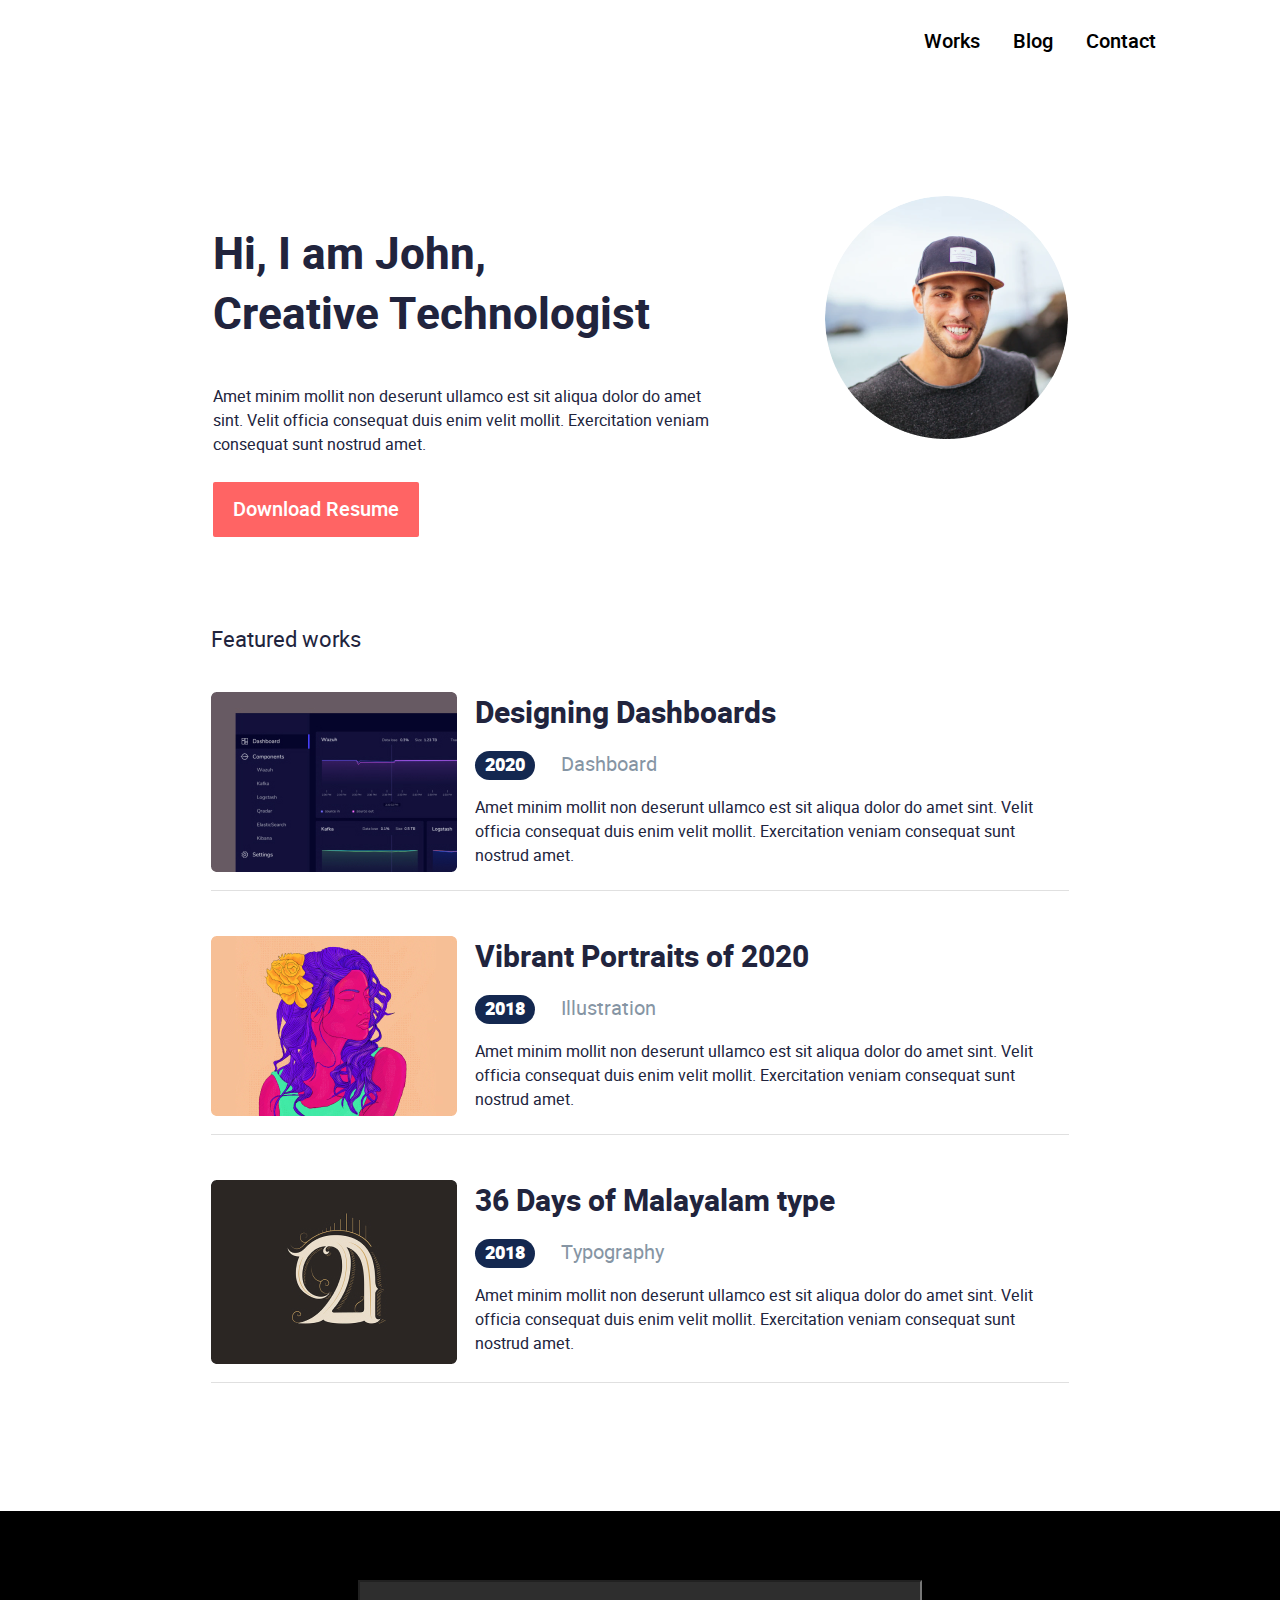
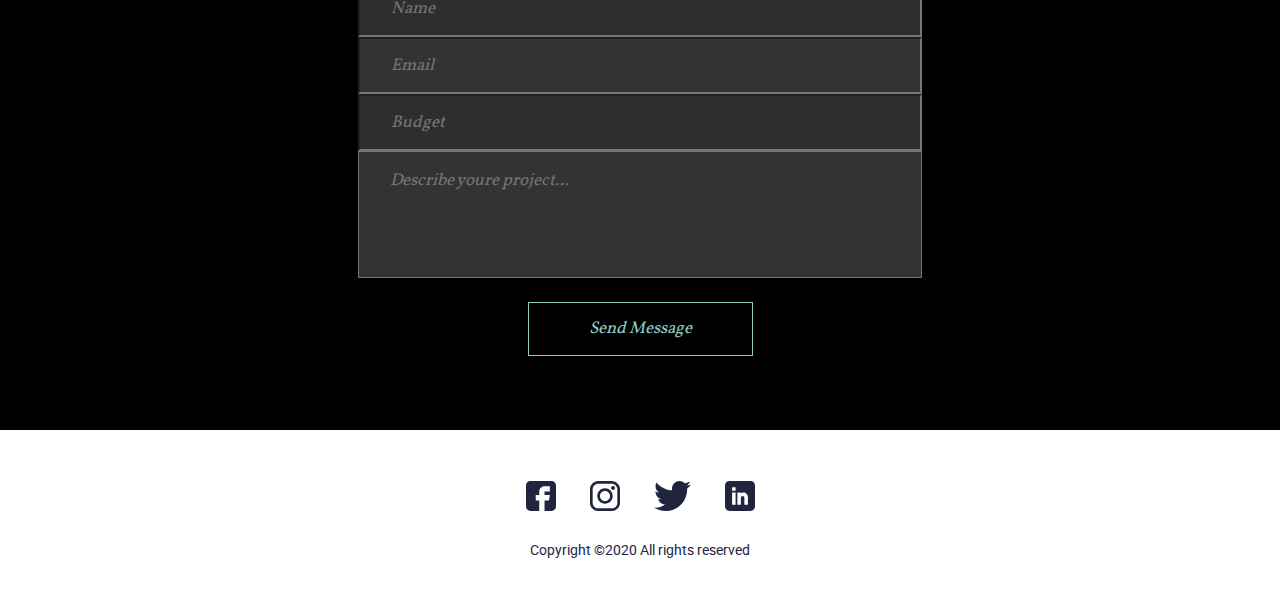
==== index.html @ d2835dd4 "create project" ====
<!DOCTYPE html>
<html lang="en">
<head>
    <meta charset="UTF-8">
    <meta http-equiv="X-UA-Compatible" content="IE=edge">
    <meta name="viewport" content="width=device-width, initial-scale=1.0">
    <title>John</title>
    <link rel="stylesheet" href="css/reset.css">
    <link rel="stylesheet" href="css/normalize.css">
    <link rel="stylesheet" href="css/style.css">
</head>
<body>
  <header>
    <div class="container d_flex justify_end" >
        <nav>
            <ul>
                <li>
                    <a href="#">Works</a>
                </li>
                <li>
                    <a href="blog.html">Blog</a>
                </li>
                <li>
                    <a href="#">Contact</a>
                </li>
            </ul>
        </nav>
    </div>
  </header>  
  <main>
    <section class="main_banner" >
        <div class="d_flex justify_between align_start container">
            <article>
            <h1>
                Hi, I am John, <br> Creative Technologist
            </h1>
                <p class="p_section">
                        Amet minim mollit non deserunt ullamco est sit aliqua dolor do amet sint. Velit officia consequat duis enim velit mollit. Exercitation veniam consequat sunt nostrud amet.
                </p>
                <a href="#" class="button_download" >Download Resume</a>
                </article>
                <div class="container_img" >
                <img src="images/Ellipse1.png" alt="img">
                </div>
        </div>
    </section>
    <section class="section_featured">
            <div class="container_zone">
                <div>
                    <div class="container_featured">
                        <h2>Featured works</h2>
                    </div>
                    <div class="container_border">
                        <a href="#"><img src="images/Rectangle.jpg" alt="Rectangle"></a>
            <div class="container_deskription">
                <a href="#" class="a_title">Designing Dashboards</a>
            <div class="container_span">
                    <span class="span_date">2020</span>Dashboard</div>
                    <div class="container_text">Amet minim mollit non deserunt ullamco est sit aliqua dolor do amet sint. Velit officia consequat duis enim velit mollit. Exercitation veniam consequat sunt nostrud amet.</div>
                    </div>
                </div>
            </div>
            <div class="container_border">
                <a href="#"><img src="images/Rectangl.jpg" alt="Rectangl"></a>
            <div class="container_deskription">
                <a href="#" class="a_title">Vibrant Portraits of 2020</a>
                <div class="container_span">
                    <span class="span_date">2018</span>Illustration</div>
                    <div class="container_text">Amet minim mollit non deserunt ullamco est sit aliqua dolor do amet sint. Velit officia consequat duis enim velit mollit. Exercitation veniam consequat sunt nostrud amet.</div>
                    </div>
            </div>
            <div class="container_border">
                <a href="#"><img src="images/Rectanglee.jpg" alt="Rectanglee"></a>
            <div class="container_deskription">
                <a href="#" class="a_title">36 Days of Malayalam type</a>
            <div class="container_span">
                    <span class="span_date">2018</span>Typography </div>
    <div class="container_text">Amet minim mollit non deserunt ullamco est sit aliqua dolor do amet sint. Velit officia consequat duis enim velit mollit. Exercitation veniam consequat sunt nostrud amet.</div>
    </div>
</div>
</div>
</div>
</div>
    </section>
    <section class="section_form">
        <form action="#" method="post">
<div class="container_form">
<div> 
  <label for="Name"></label>
<input  placeholder="Name" class="placeholder_name" type="text" id="Name"/>
</div>
<div> 
    <label for="Email" ></label>
<input  placeholder="Email" class="placeholder_email" type="email " id="Email"/>
</div>
<div> 
    <label for="Budget"></label>
<input  placeholder="Budget" class="placeholder_budget" type="number" id="Budget"/>
 </div>
 <div> 
 <textarea  placeholder="Describe youre project..." class="placeholder_describe" >
</textarea>
</div>
<div class="container_buttom">
    <button class="button_send">Send Message</button>
</div>
        </form>
    </section>
  </main>
  <footer>
    <div>
        <ul>
                    <li>
                        <a href="#" target="_blank" title="Facebook"><img src="images/fb.svg" alt="Facebook"></a>   
                    </li>
                    <li>
                        <a href="#"  target="_blank" title="Instagram"><img src="images/insta.svg" alt="Instagram"></a>
                    </li>
                    <li>
                        <a href="#" target="_blank" title="Twitter"><img src="images/twitter.svg" alt="Twitter"></a>
                    </li>
                    <li>
                        <a href="#" target="_blank" title="Linkedin"><img src="images/Linkedin.svg" alt="Linkedin"></a>
                    </li>
        </ul>
        <p>
                        Copyright ©2020 All rights reserved
            </p>
    </div>
  </footer>
</body>
</html>
---- css/style.css ----
@font-face {
    font-family: 'heebomedium';
    src: url(../fonts/heebo-medium-webfont.eot);
    src: url(../fonts/heebo-medium-webfont.eot?#iefix) format('embedded-opentype'),
         url(../fonts/heebo-medium-webfont.woff2) format('woff2'),
         url(../fonts/heebo-medium-webfont.woff) format('woff'),
         url(../fonts/heebo-medium-webfont.ttf) format('truetype'),
         url(../fonts/heebo-medium-webfont.svg#heebomedium) format('svg');
    font-weight: normal;
    font-style: normal;

}
@font-face {
    font-family: 'heebobold';
    src: url(../fonts/heebo-bold-webfont.eot);
    src: url(../fonts/heebo-bold-webfont.eot?#iefix) format('embedded-opentype'),
         url(../fonts/heebo-bold-webfont.woff2) format('woff2'),
         url(../fonts/heebo-bold-webfont.woff) format('woff'),
         url(../fonts/heebo-bold-webfont.ttf) format('truetype'),
         url(../fonts/heebo-bold-webfont.svg#heebobold) format('svg');
    font-weight: normal;
    font-style: normal;

}
@font-face {
    font-family: 'heeboregular';
    src: url(../fonts/heebo-regular-webfont.eot);
    src: url(../fonts/heebo-regular-webfont.eot?#iefix) format('embedded-opentype'),
         url(../fonts/heebo-regular-webfont.woff2) format('woff2'),
         url(../fonts/heebo-regular-webfont.woff) format('woff'),
         url(../fonts/heebo-regular-webfont.ttf) format('truetype'),
         url(../fonts/heebo-regular-webfont.svg#heeboregular) format('svg');
    font-weight: normal;
    font-style: normal;

}
@font-face {
    font-family: 'vollkornregular';
    src: url(../fonts/vollkorn-regular-webfont.eot);
    src: url(../fonts/vollkorn-regular-webfont.eot?#iefix) format('embedded-opentype'),
         url(../fonts/vollkorn-regular-webfont.woff2) format('woff2'),
         url(../fonts/vollkorn-regular-webfont.woff) format('woff'),
         url(../fonts/vollkorn-regular-webfont.ttf) format('truetype'),
         url(../fonts/vollkorn-regular-webfont.svg#vollkornregular) format('svg');
    font-weight: normal;
    font-style: normal;

}
@font-face {
    font-family: 'heeboblack';
    src: url(../fonts/heebo-black-webfont.eot);
    src: url(../fonts/heebo-black-webfont.eot?#iefix) format('embedded-opentype'),
         url(../fonts/heebo-black-webfont.woff2) format('woff2'),
         url(../fonts/heebo-black-webfont.woff) format('woff'),
         url(..fonts/heebo-black-webfont.ttf) format('truetype'),
         url(..fonts/heebo-black-webfont.svg#heeboblack) format('svg');
    font-weight: normal;
    font-style: normal;

}

*{
    padding: 0;
    margin: 0;
}
header {
    padding-top: 27px
}
.container {
    max-width: 1032px;
    margin: auto;     
}
.d_flex{
    display: flex;
}
.justify_end{
    justify-content: flex-end
}
.justify_between {
    justify-content: space-between    
}
.align_start {
    align-items: flex-start
}
header nav ul{
    display: flex;
    list-style: none
}
header nav ul li {
    margin-left: 33px;
    transition: 0.5s;
}
header nav li a {
    font-family: 'heebomedium';
    font-style: normal;
    font-size: 20px;
    line-height: 29px;
    text-align: right;
    color: #000000;
    text-decoration: none;
}
.main_banner{
    padding-top: 140px;
    padding-bottom: 71px
}
.main_banner .container{
    max-width: 855px 
}
header nav ul li:hover{
    transform: rotate(360deg);
}
main .main_banner h1 {
    font-family: 'heebobold';
    font-style: normal;
    font-size: 44px;
    line-height: 60px;
    color: #21243D;
    margin-bottom: 40px;
}
.p_section {
    max-width: 498px;
    font-family: 'heeboregular';
    font-style: normal;
    font-size: 16px;
    line-height: 24px;
    color: #21243D;
    margin-bottom: 38px;  
}
.button_download{
    background: #FF6464;
    border-radius: 2px;
    padding: 13px 20px;
    font-family: 'heebomedium';
    font-style: normal;
    font-size: 20px;
    line-height: 29px;
    color: #FFFFFF;
    text-decoration: none; 
}
.container_img {
    max-width: 243px;
    border-radius: 50%;
    overflow: hidden;  
}
.main_banner .container_img{
    width: 100%; display: block;
}
.section_form{
    padding-top:69px;
    padding-bottom: 37px;
    background: #000000;
}
.container_form{
    max-width: 564px;margin: auto; 
}
.section_form .container_form label{
    display: block;
}
.placeholder_name{
    width: 100%;
    height: 57px;
    padding: 18px 31px;
    font-family: 'vollkornregular';
    font-style: italic;
    font-size: 17px;
    line-height: 22px;
    text-align: left;
    background-color:rgba(255, 255, 255, 0.18); color: #FFFFFF;
    box-sizing: border-box;
}
.placeholder_email{
    width: 100%;
    height: 57px;
    padding: 18px 31px;
    font-family: 'vollkornregular';
    font-style: italic;
    font-size: 17px;
    line-height: 22px;
    text-align: left;
    background-color:rgba(255, 255, 255, 0.2); color: #FFFFFF;
    box-sizing: border-box; 
}
.placeholder_budget{
    width: 100%;
    height: 57px;
    padding: 18px 31px;
    font-family: 'vollkornregular';
    font-style: italic;
    font-size: 17px;
    line-height: 22px;
    text-align: left;
    background-color:rgba(255, 255, 255, 0.18); color: #FFFFFF;
    box-sizing: border-box
}
.placeholder_describe{
    width: 100%;
    height: 127px;
    padding: 18px 31px;
    font-family: 'vollkornregular';
    font-style: italic;
    font-size: 17px;
    line-height: 22px;
    text-align: left;
    background-color:rgba(255, 255, 255, 0.2); color: #FFFFFF;
    box-sizing: border-box;
    resize: none;
}
.container_buttom{
    margin: 21px 0px 37px 0px;
    display: flex;
    justify-content: center;
}
.button_send{
    padding: 15px 60px;
    border: 1px solid #8BCAC3;
    background: transparent;
    font-family: 'vollkornregular';
    font-style: italic;
    font-size: 17px;
    line-height: 22px;
    text-align: center;

    color: #8BCAC3;
}
footer{
    padding-top: 51px;
    padding-bottom: 54px; 
}
footer ul{
    display: flex;
    justify-content: center;
    list-style: none;  
}
footer ul li{
    margin-left: 17px;
    margin-right: 17px;
}
footer p{
    padding-top: 26px;
    display: flex;
    justify-content: center; 
    font-family: 'heeboregular';
    font-style: normal;
    font-size: 14px;
    line-height: 21px;
    text-align: center;
    color: #21243D; 
}
.section_featured{
    padding-top: 15px; padding-bottom: 83px;
}
.container_zone{
    max-width: 858px; margin: auto;
}
.container_text {
    font-family: 'heeboregular';
    font-style: normal;
    font-size: 16px;
    line-height: 24px;
    color: #21243D;
}
.a_title{
    font-family: 'heebobold';
            font-style: normal;
            font-size: 30px;
            line-height: 44px;
            color: #21243D;
            text-decoration: none;
}
.container_border{
    display: flex;
                    padding: 0 0 15px 0;
                    border-bottom: 1px solid #e0e0e0;
                    margin-bottom: 45px;
}
.container_featured{
    padding-bottom: 22px;
    font-family: 'heeboregular';
                    font-style: normal;
                    font-size: 22px;
                    line-height: 60px;
                    color: #21243D; 
}
.container_deskription{
    margin: 0 0 0 18px;
}
.container_span{
    font-family: 'heeboregular';
                font-style: normal;
                font-size: 20px;
                line-height: 29px;
                color: #8695A4;
}
.span_date{
    background: #142850;
                    border-radius: 16px; 
                    font-family: 'heeboblack';
                    font-style: normal;
                    font-size: 18px;
                    line-height: 60px;
                    color: #FFFFFF; padding: 1px 10px;
                    margin-right: 26px;
}

.main_blog {
    padding-top: 106px;
    margin: auto;
}
.container_blog{
    max-width: 878px;
margin: 0 auto;
}
.h1_blog {
font-family: 'heebobold';
font-style: normal;
font-size: 44px;
line-height: 60px;
color: #21243D;
}
.container_content {
    flex-direction: column;
padding-top: 55px;
padding-bottom: 55px;
}
.b_margin{
    margin-bottom: 32px;
    padding: 0 0 30px 0;
border-bottom: 1px solid #e0e0e0;
}
.h2_title{
    font-family: 'heebomedium';
                    font-style: normal;
                    font-size: 30px;
                    line-height: 44px;
                    color: #21243D;
}
.container_date{
    font-family: 'heeboregular';
                        font-style: normal;
                        font-size: 20px;
                        line-height: 29px;
                        color: #21243D;
}
.span_express {
    margin-right: 20px;
                        margin-left: 20px;
                        height: 21px;
                        border: 1px solid #000000;
}
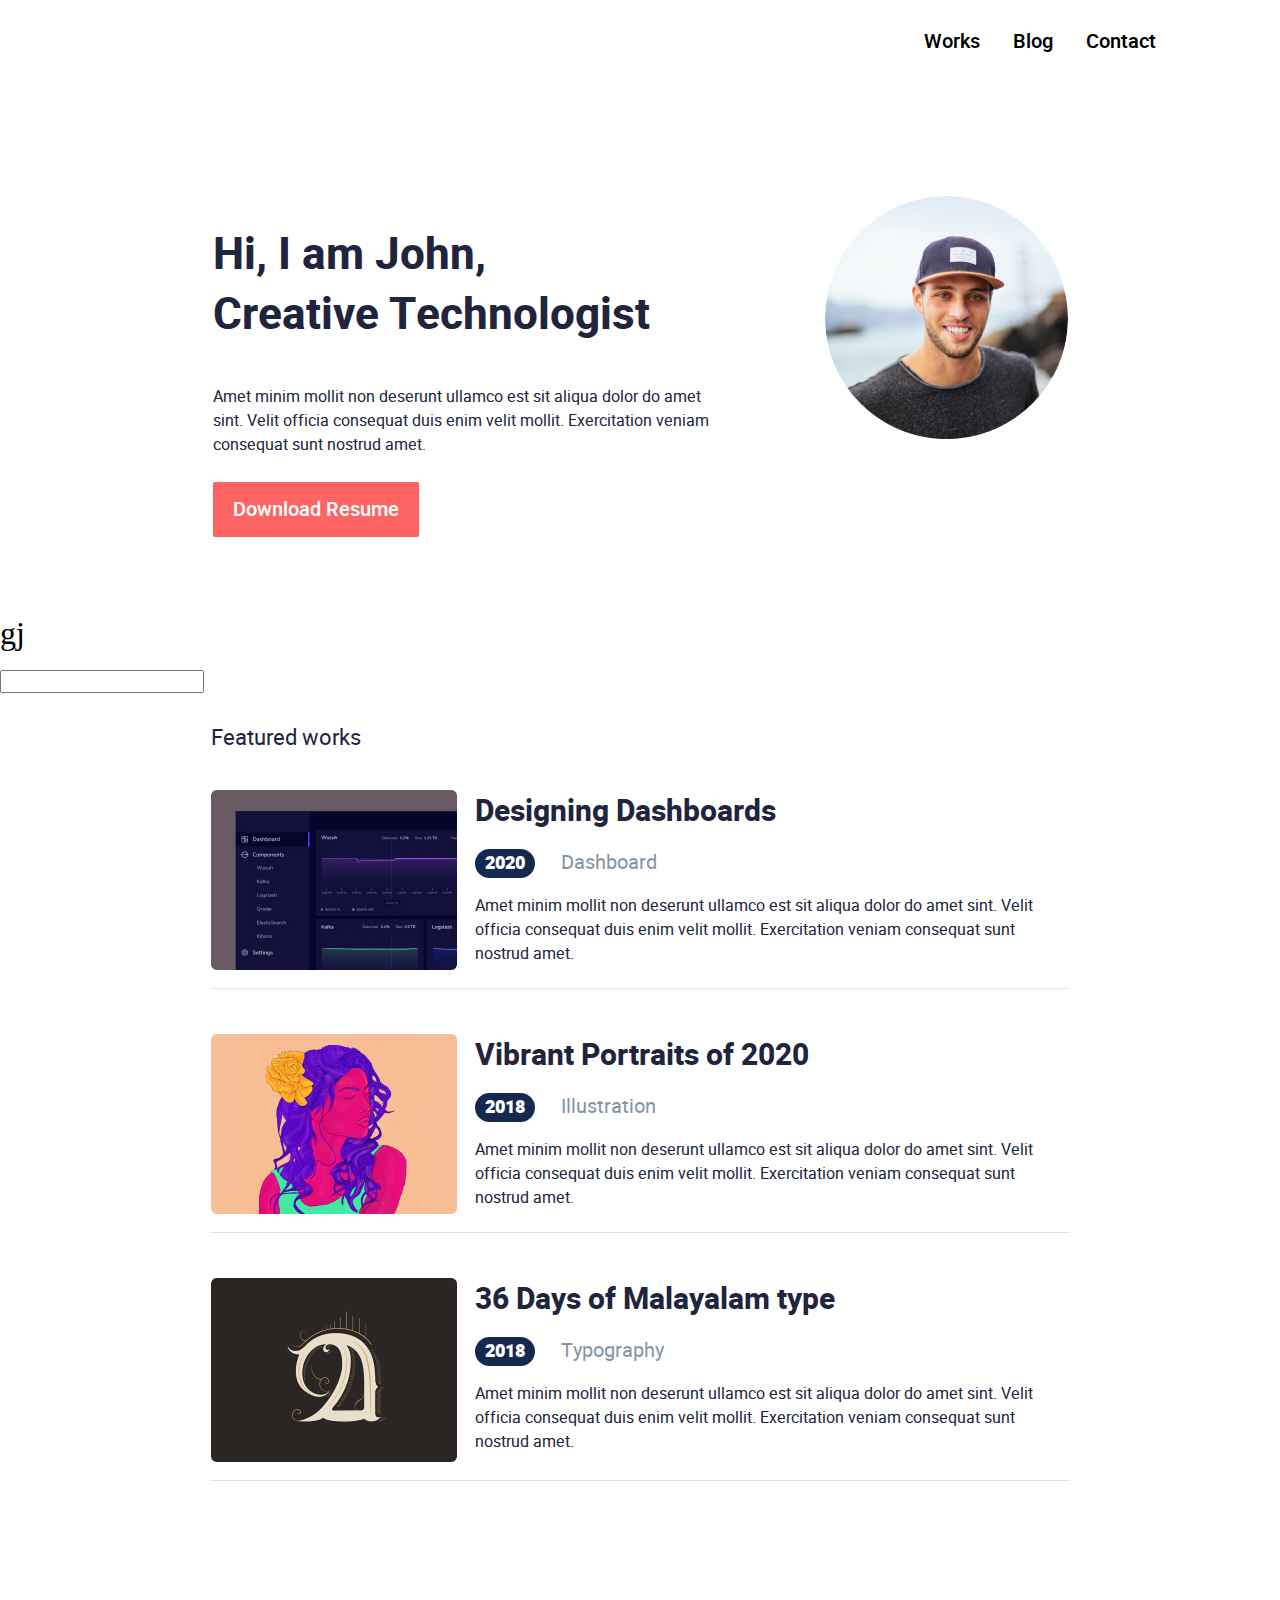
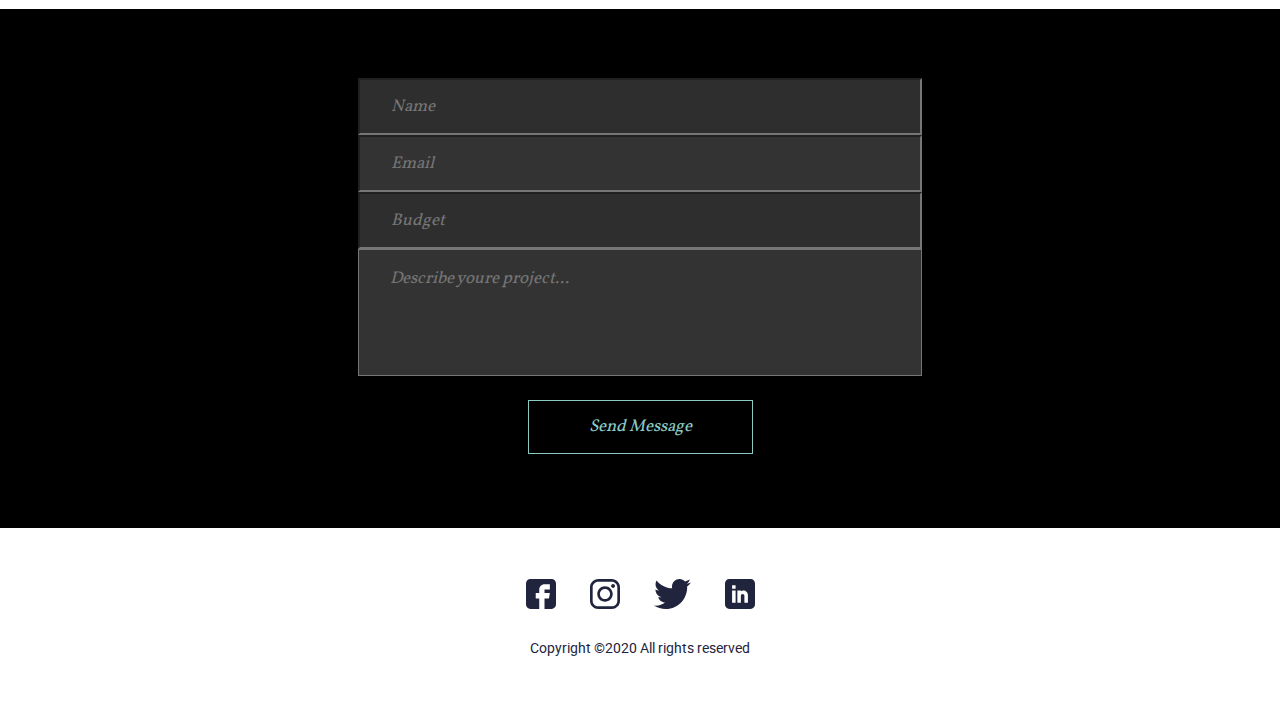
==== commit 4245bdd8: "create project" ====
--- a/index.html
+++ b/index.html
@@ -42,6 +42,14 @@
                 <div class="container_img" >
                 <img src="images/Ellipse1.png" alt="img">
                 </div>
+        </div>
+    </section>
+    <section>
+        <div>
+            <h1>gj</h1>
+        </div>
+        <div>
+            <input type="text">
         </div>
     </section>
     <section class="section_featured">
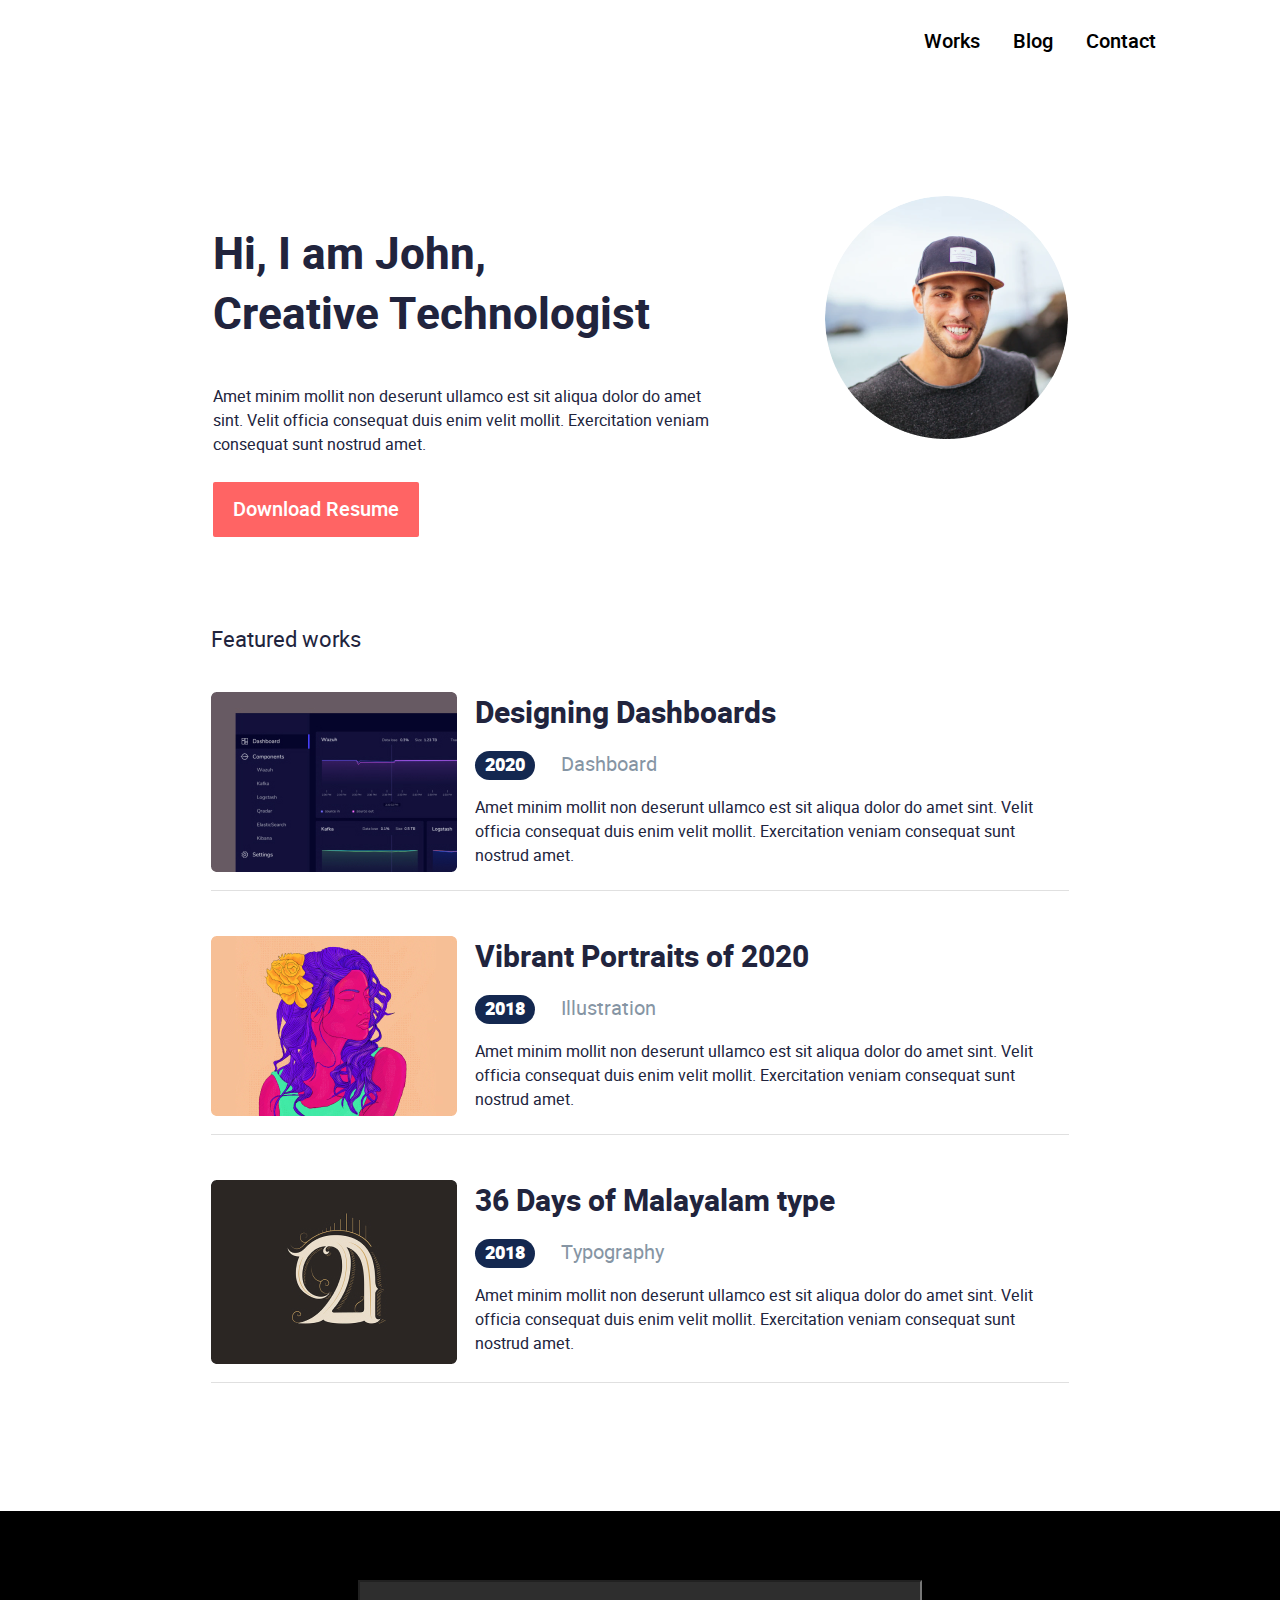
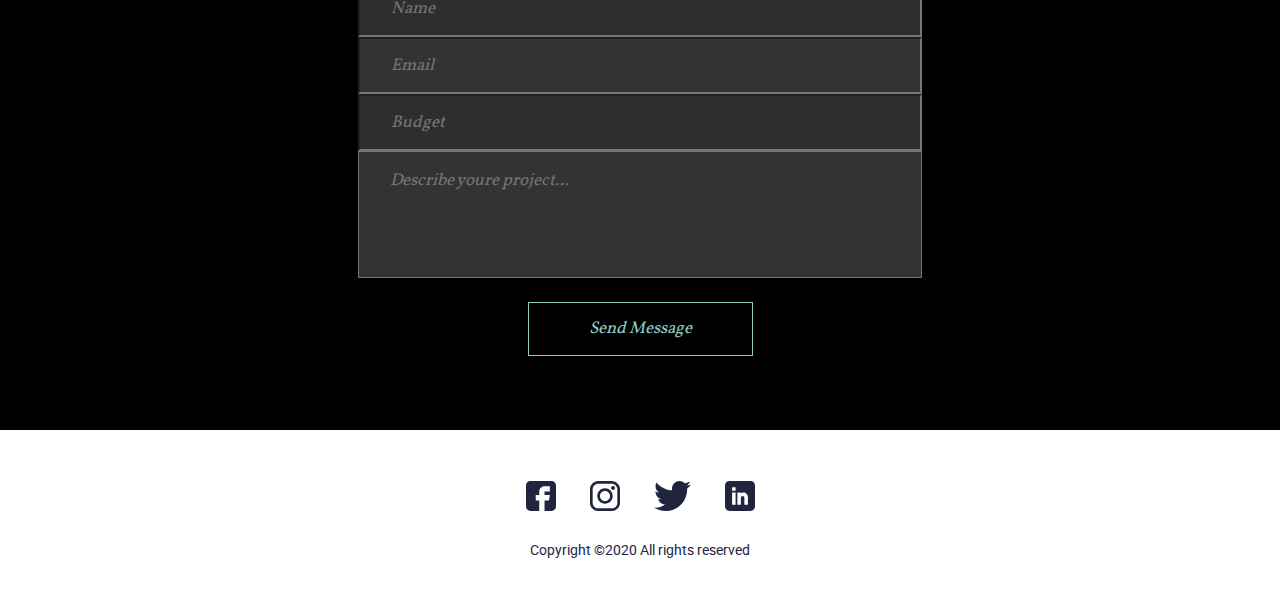
==== commit a1b97747: "remove extra elements" ====
--- a/index.html
+++ b/index.html
@@ -42,14 +42,6 @@
                 <div class="container_img" >
                 <img src="images/Ellipse1.png" alt="img">
                 </div>
-        </div>
-    </section>
-    <section>
-        <div>
-            <h1>gj</h1>
-        </div>
-        <div>
-            <input type="text">
         </div>
     </section>
     <section class="section_featured">
--- a/css/style.css
+++ b/css/style.css
@@ -98,6 +98,9 @@
     text-align: right;
     color: #000000;
     text-decoration: none;
+}
+.color_red{
+    color: #FF6464 !important ;
 }
 .main_banner{
     padding-top: 140px;
@@ -311,6 +314,7 @@
 margin: 0 auto;
 }
 .h1_blog {
+    margin: 0px;
 font-family: 'heebobold';
 font-style: normal;
 font-size: 44px;
@@ -326,6 +330,7 @@
     margin-bottom: 32px;
     padding: 0 0 30px 0;
 border-bottom: 1px solid #e0e0e0;
+width: 682px;
 }
 .h2_title{
     font-family: 'heebomedium';
@@ -333,6 +338,7 @@
                     font-size: 30px;
                     line-height: 44px;
                     color: #21243D;
+                    margin-bottom: 8px;
 }
 .container_date{
     font-family: 'heeboregular';
@@ -345,5 +351,8 @@
     margin-right: 20px;
                         margin-left: 20px;
                         height: 21px;
-                        border: 1px solid #000000;
-}
+                        border-left: 1px solid #000000;
+}
+.container_text_width {
+    width: 682px;
+}